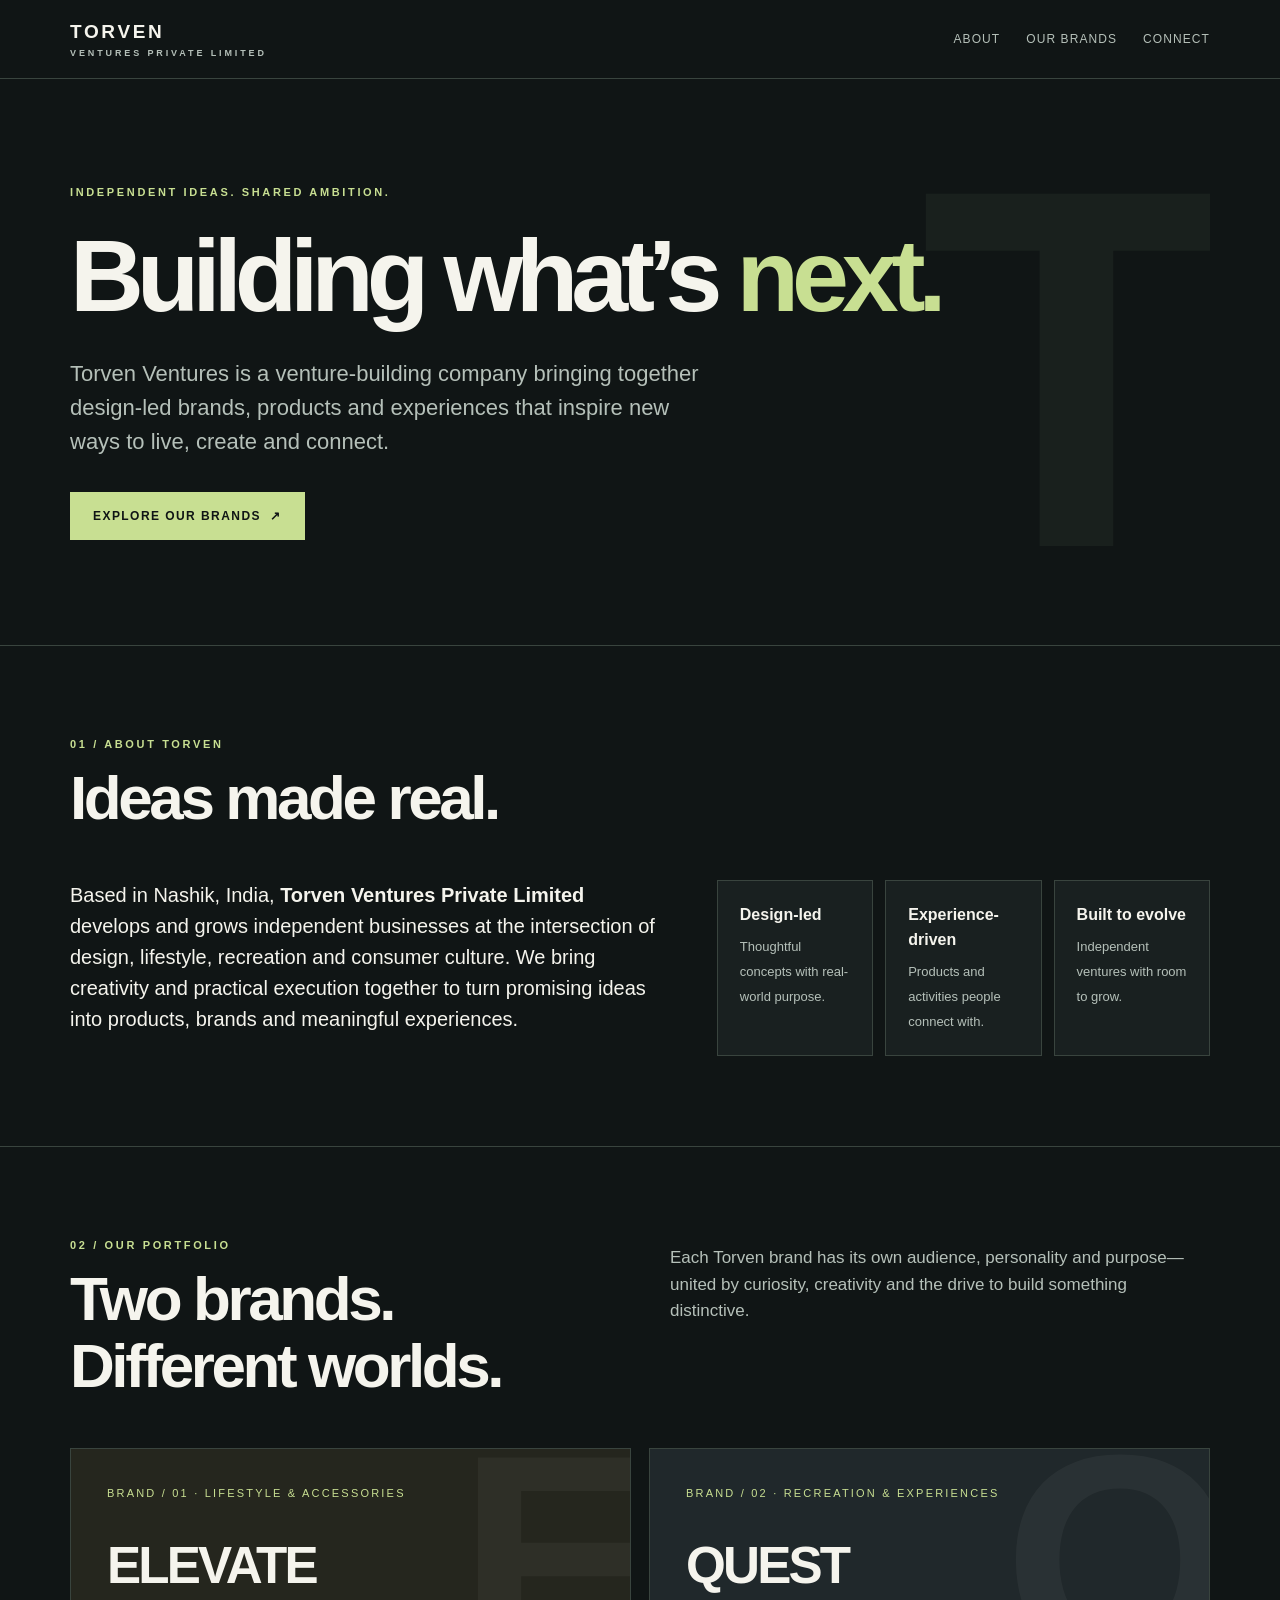
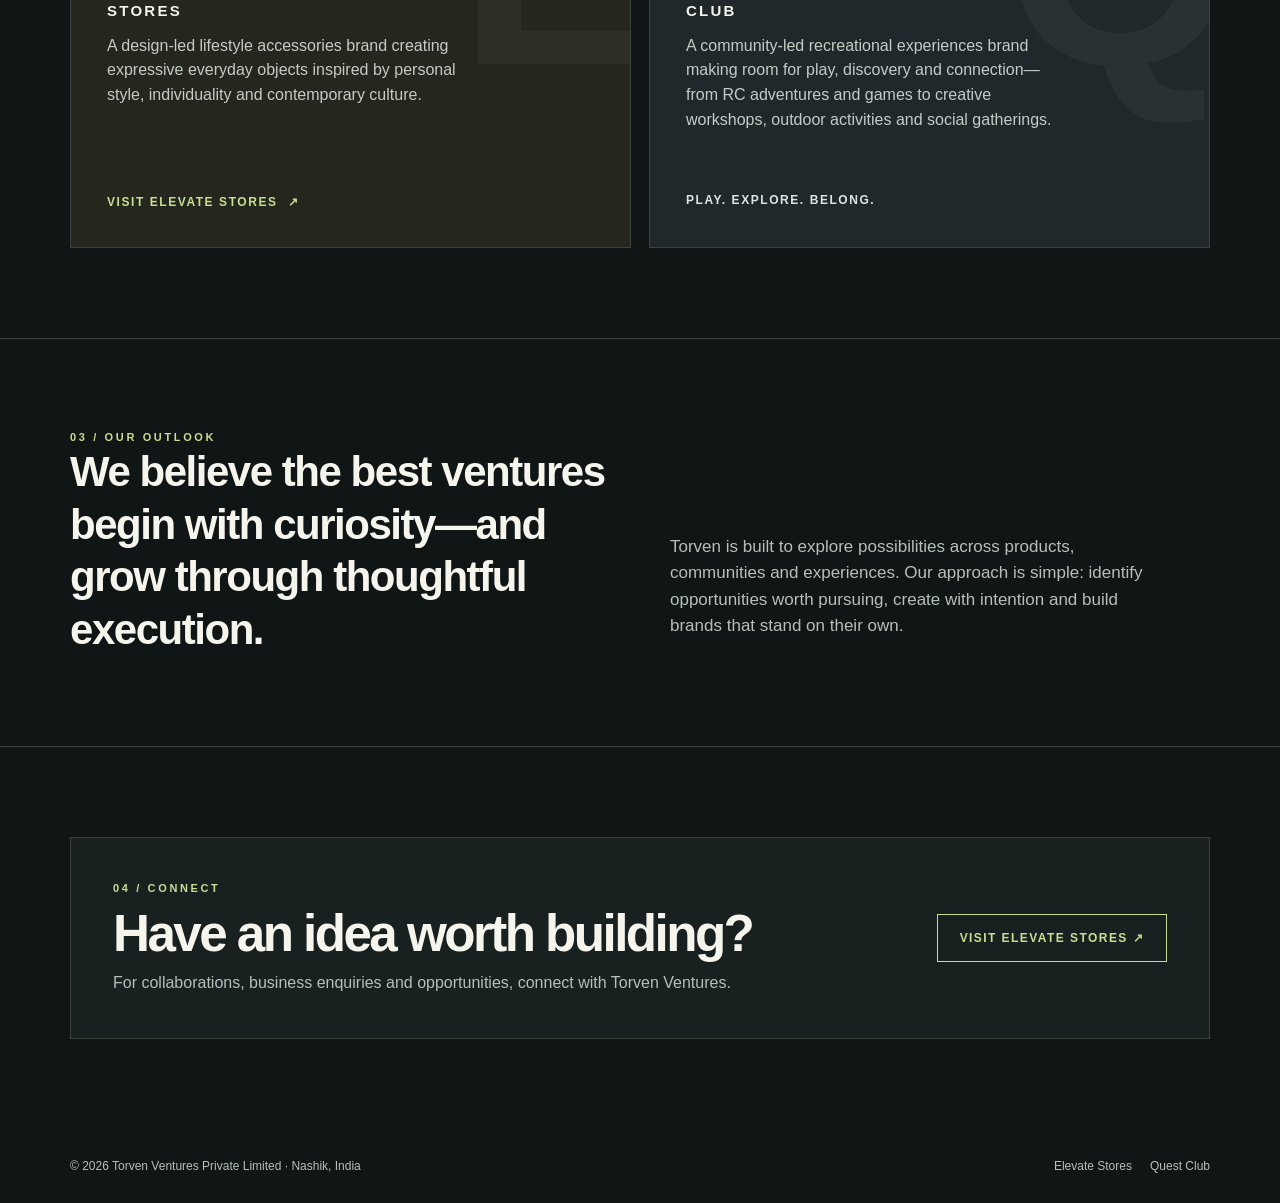
==== index.html @ aa16cdb4 "Initial Torven Ventures site" ====
<!DOCTYPE html>
<html lang="en">
<head>
<meta charset="utf-8"/>
<meta name="viewport" content="width=device-width, initial-scale=1"/>
<meta name="theme-color" content="#101515"/>
<meta name="description" content="Torven Ventures Private Limited is an India-based venture-building company developing design-led consumer brands and recreational experiences. Explore Elevate Stores and Quest Club."/>
<link rel="icon" href="data:image/svg+xml,%3Csvg xmlns='http://www.w3.org/2000/svg' viewBox='0 0 64 64'%3E%3Crect width='64' height='64' rx='12' fill='%23101515'/%3E%3Ctext x='32' y='47' font-size='42' font-weight='900' text-anchor='middle' fill='%23c8df92' font-family='Arial,sans-serif'%3ET%3C/text%3E%3C/svg%3E"/>
<meta property="og:type" content="website"/>
<meta property="og:title" content="Torven Ventures | Building Brands &amp; Experiences"/>
<meta property="og:description" content="Design-led consumer brands and recreational experiences from Nashik, India. Elevate Stores and Quest Club."/>
<meta name="twitter:card" content="summary"/>
<title>Torven Ventures | Building Brands & Experiences</title>
<style>
:root{--bg:#101515;--panel:#192020;--cream:#f5f4ed;--muted:#b5c0b9;--accent:#c8df92;--stroke:#39443e}*{box-sizing:border-box}html{scroll-behavior:smooth}body{margin:0;background:var(--bg);color:var(--cream);font-family:Inter,ui-sans-serif,-apple-system,BlinkMacSystemFont,"Segoe UI",sans-serif;line-height:1.55}a{color:inherit;text-decoration:none}a:focus-visible{outline:2px solid var(--accent);outline-offset:5px}header{border-bottom:1px solid var(--stroke)}.wrap{width:min(1140px,calc(100% - 44px));margin:auto}nav{min-height:78px;display:flex;align-items:center;justify-content:space-between;gap:20px}.brand{font-weight:850;letter-spacing:.14em;font-size:19px}.brand small{display:block;font-size:9px;letter-spacing:.32em;font-weight:600;color:var(--muted)}.navlinks{display:flex;gap:26px;font-size:12px;letter-spacing:.09em;text-transform:uppercase;color:var(--muted)}.navlinks a:hover{color:var(--cream)}.hero{padding:105px 0 105px;position:relative;overflow:hidden}.hero:after{content:"T";position:absolute;right:-2%;top:6%;font-size:clamp(250px,40vw,580px);font-weight:900;line-height:1;color:#19201d;z-index:-1}.eyebrow{text-transform:uppercase;color:var(--accent);font-size:11px;letter-spacing:.24em;font-weight:700}.hero h1{font-size:clamp(49px,8vw,108px);line-height:1.02;letter-spacing:-.07em;max-width:970px;margin:23px 0 28px;font-weight:800}.hero h1 span{color:var(--accent)}.lead{font-size:clamp(17px,2vw,22px);color:var(--muted);max-width:650px;margin:0 0 33px}.btn{display:inline-flex;align-items:center;justify-content:center;border:1px solid var(--accent);background:var(--accent);color:#101515;padding:14px 22px;text-transform:uppercase;letter-spacing:.12em;font-size:12px;font-weight:800;transition:transform .2s}.btn:hover{transform:translateY(-2px)}.btn.outline{background:transparent;color:var(--accent)}section{padding:90px 0;border-top:1px solid var(--stroke)}.sectionhead{display:flex;justify-content:space-between;align-items:start;gap:20px;margin-bottom:36px}.sectionhead h2{font-size:clamp(35px,5.5vw,62px);letter-spacing:-.055em;line-height:1.08;margin:12px 0}.sectionhead p{max-width:540px;color:var(--muted);font-size:17px;margin:8px 0}.about-grid{display:grid;grid-template-columns:1.2fr 1fr;gap:55px;align-items:start}.about-grid p{font-size:20px;max-width:640px;margin:0}.principles{display:grid;grid-template-columns:repeat(3,1fr);gap:12px}.principle{background:var(--panel);border:1px solid var(--stroke);padding:22px}.principle strong{font-size:16px;display:block;margin-bottom:6px}.principle span{font-size:13px;color:var(--muted)}.cards{display:grid;grid-template-columns:repeat(2,minmax(0,1fr));gap:18px}.brandcard{min-height:400px;border:1px solid var(--stroke);padding:36px;display:flex;flex-direction:column;justify-content:space-between;position:relative;overflow:hidden}.brandcard.elevate{background:#25261e}.brandcard.quest{background:#20282b}.brandcard:after{position:absolute;right:-5%;top:-10%;font-weight:900;font-size:300px;opacity:.045;line-height:1}.brandcard.elevate:after{content:"E"}.brandcard.quest:after{content:"Q"}.number{color:var(--accent);font-size:11px;letter-spacing:.2em}.brandname{font-size:clamp(39px,4vw,60px);letter-spacing:-.055em;line-height:1;margin:38px 0 10px}.brandname small{display:block;font-size:15px;letter-spacing:.15em;margin-top:11px}.brandcard p{max-width:380px;color:#c4ccc5;font-size:16px}.textlink{font-size:12px;font-weight:750;letter-spacing:.13em;text-transform:uppercase;color:var(--accent);display:inline-flex;gap:10px;align-items:center}.textlink:hover{text-decoration:underline}.vision{display:grid;grid-template-columns:1fr 1fr;gap:60px;align-items:end}.vision blockquote{font-size:clamp(25px,3.3vw,42px);line-height:1.25;letter-spacing:-.035em;margin:0;font-weight:650}.vision p{color:var(--muted);font-size:17px;max-width:475px}.contactbox{padding:42px;border:1px solid var(--stroke);background:var(--panel);display:flex;justify-content:space-between;gap:30px;align-items:center}.contactbox h2{font-size:clamp(30px,4vw,52px);letter-spacing:-.05em;line-height:1.12;margin:8px 0}.contactbox p{color:var(--muted);margin:0}footer{padding:28px 0;color:var(--muted);font-size:12px}.footflex{display:flex;justify-content:space-between;gap:20px;flex-wrap:wrap}.footerbrands{display:flex;gap:18px;flex-wrap:wrap}@media(max-width:750px){.navlinks{gap:13px;font-size:10px}.hero{padding:78px 0}.hero h1{letter-spacing:-.055em}.sectionhead,.about-grid,.vision{display:block}.principles{margin-top:30px}.cards{grid-template-columns:1fr}.brandcard{min-height:350px;padding:28px}.contactbox{display:block;padding:28px}.contactbox .btn{margin-top:26px}section{padding:66px 0}.principles{grid-template-columns:1fr}.vision p{margin-top:22px}}@media(max-width:420px){.brand{font-size:15px}.brand small{font-size:8px}.navlinks a:first-child{display:none}.wrap{width:calc(100% - 34px)}}
</style>
</head>
<body>
<header><div class="wrap"><nav aria-label="Main navigation"><a href="#top" class="brand">TORVEN <small>VENTURES PRIVATE LIMITED</small></a><div class="navlinks"><a href="#about">About</a><a href="#brands">Our Brands</a><a href="#connect">Connect</a></div></nav></div></header>
<main id="top">
<div class="wrap hero"><div class="eyebrow">Independent ideas. Shared ambition.</div><h1>Building what’s <span>next.</span></h1><p class="lead">Torven Ventures is a venture-building company bringing together design-led brands, products and experiences that inspire new ways to live, create and connect.</p><a class="btn" href="#brands">Explore our brands &nbsp;↗</a></div>
<section id="about"><div class="wrap"><div class="sectionhead"><div><div class="eyebrow">01 / About Torven</div><h2>Ideas made real.</h2></div></div><div class="about-grid"><p>Based in Nashik, India, <strong>Torven Ventures Private Limited</strong> develops and grows independent businesses at the intersection of design, lifestyle, recreation and consumer culture. We bring creativity and practical execution together to turn promising ideas into products, brands and meaningful experiences.</p><div class="principles"><div class="principle"><strong>Design-led</strong><span>Thoughtful concepts with real-world purpose.</span></div><div class="principle"><strong>Experience-driven</strong><span>Products and activities people connect with.</span></div><div class="principle"><strong>Built to evolve</strong><span>Independent ventures with room to grow.</span></div></div></div></div></section>
<section id="brands"><div class="wrap"><div class="sectionhead"><div><div class="eyebrow">02 / Our Portfolio</div><h2>Two brands.<br>Different worlds.</h2></div><p>Each Torven brand has its own audience, personality and purpose—united by curiosity, creativity and the drive to build something distinctive.</p></div><div class="cards"><article class="brandcard elevate"><div><div class="number">BRAND / 01 · LIFESTYLE & ACCESSORIES</div><h3 class="brandname">ELEVATE <small>STORES</small></h3><p>A design-led lifestyle accessories brand creating expressive everyday objects inspired by personal style, individuality and contemporary culture.</p></div><a class="textlink" href="https://elevatestores.in/" target="_blank" rel="noopener noreferrer">Visit Elevate Stores <span aria-hidden="true">↗</span></a></article><article class="brandcard quest"><div><div class="number">BRAND / 02 · RECREATION & EXPERIENCES</div><h3 class="brandname">QUEST <small>CLUB</small></h3><p>A community-led recreational experiences brand making room for play, discovery and connection—from RC adventures and games to creative workshops, outdoor activities and social gatherings.</p></div><div><div class="textlink" style="color:#dce6dc">Play. Explore. Belong.</div></div></article></div></div></section>
<section><div class="wrap vision"><div><div class="eyebrow">03 / Our Outlook</div><blockquote>We believe the best ventures begin with curiosity—and grow through thoughtful execution.</blockquote></div><p>Torven is built to explore possibilities across products, communities and experiences. Our approach is simple: identify opportunities worth pursuing, create with intention and build brands that stand on their own.</p></div></section>
<section id="connect"><div class="wrap"><div class="contactbox"><div><div class="eyebrow">04 / Connect</div><h2>Have an idea worth building?</h2><p>For collaborations, business enquiries and opportunities, connect with Torven Ventures.</p></div><a class="btn outline" href="https://elevatestores.in/" target="_blank" rel="noopener noreferrer">Visit Elevate Stores ↗</a></div></div></section>
</main>
<footer><div class="wrap footflex"><span>© <span id="year">2026</span> Torven Ventures Private Limited · Nashik, India</span><div class="footerbrands"><span>Elevate Stores</span><span>Quest Club</span></div></div></footer>
<script>document.getElementById('year').textContent=new Date().getFullYear();</script>
</body></html>
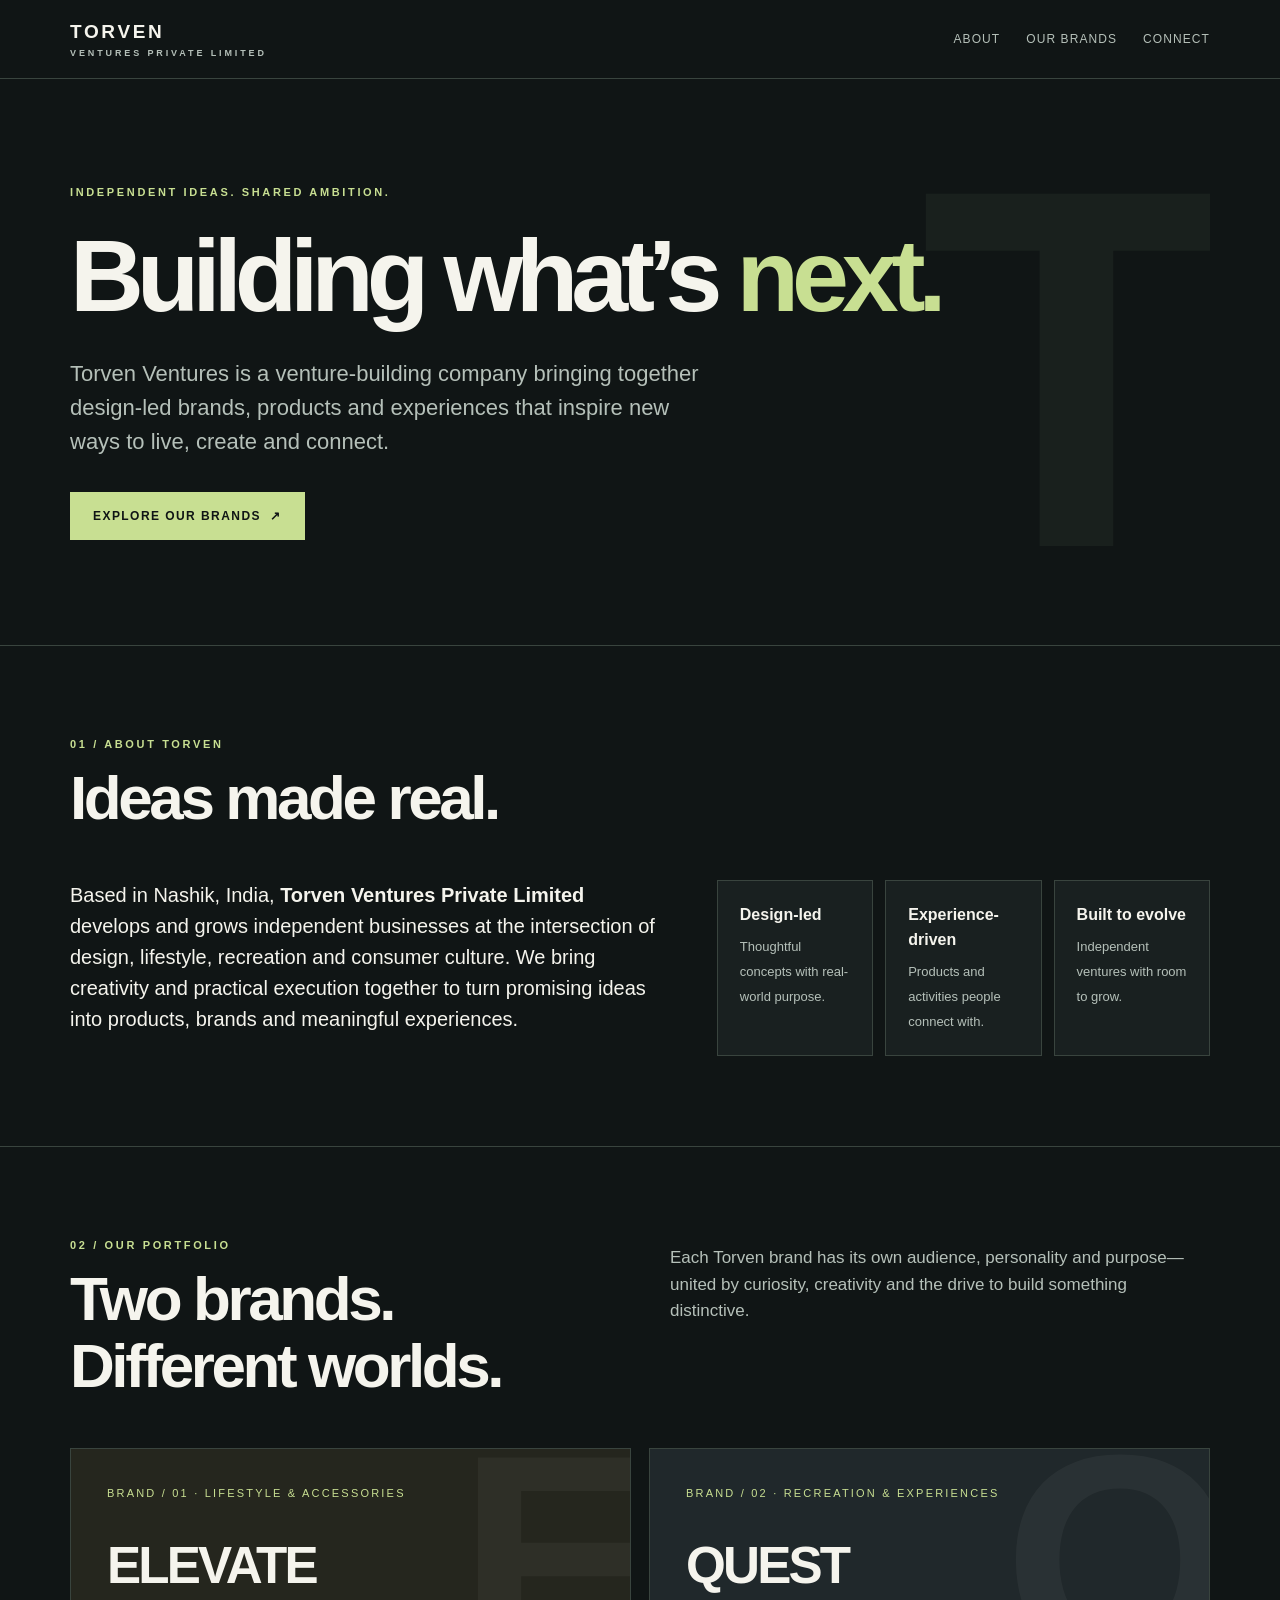
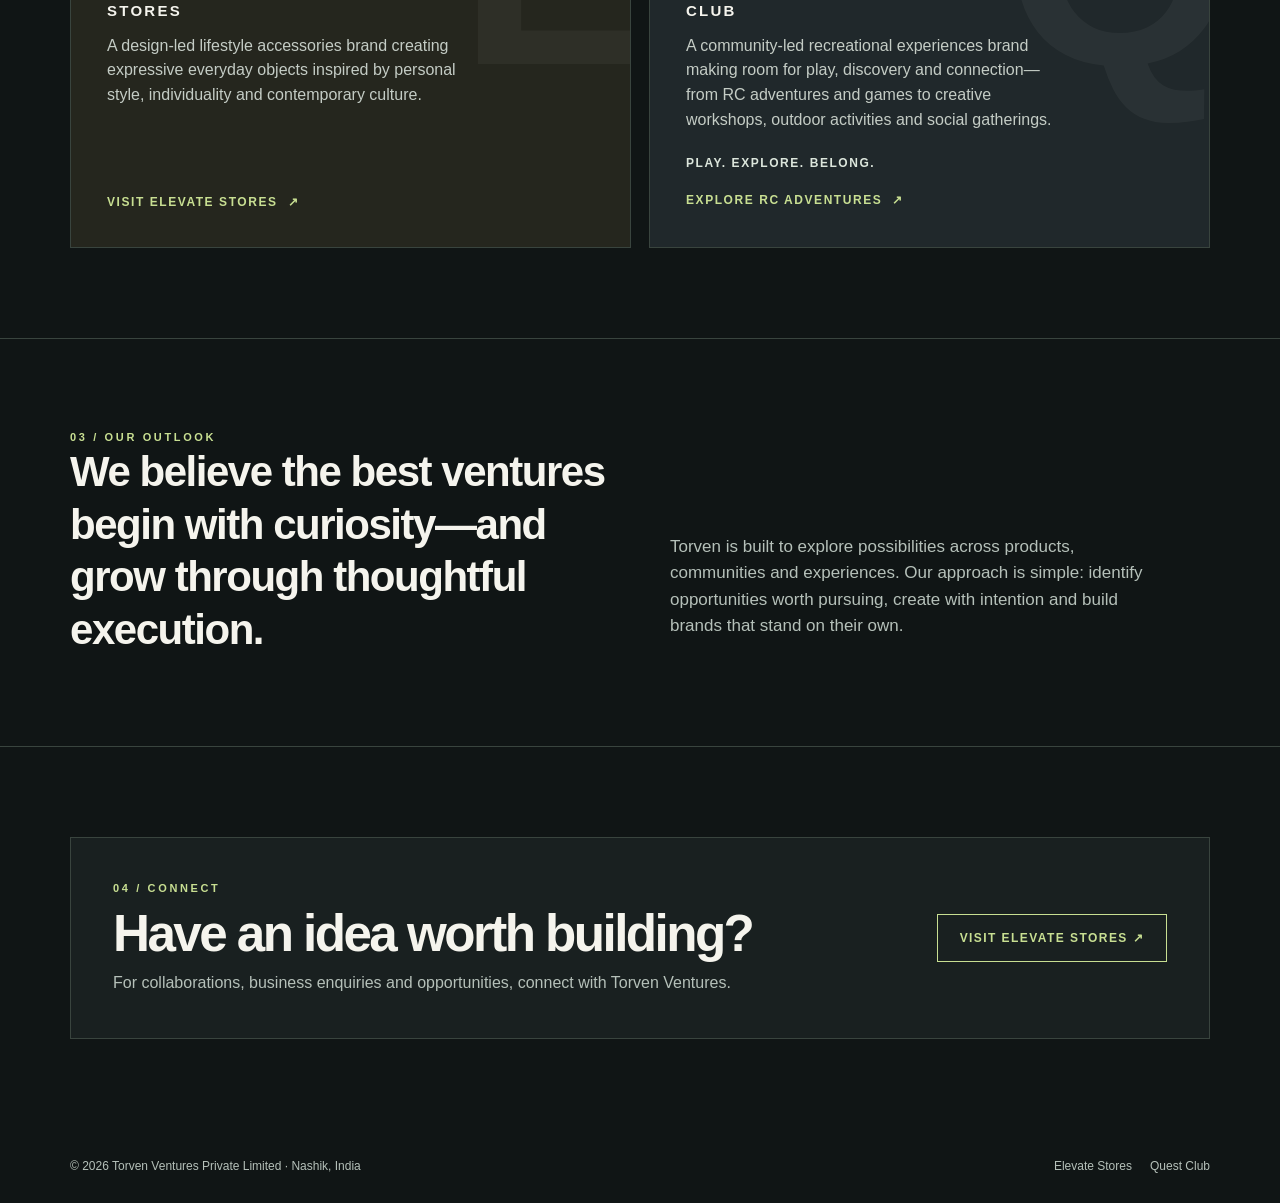
==== commit c1e9bf6a: "Add Quest photos" ====
--- a/index.html
+++ b/index.html
@@ -13,17 +13,17 @@
 <title>Torven Ventures | Building Brands & Experiences</title>
 <style>
 :root{--bg:#101515;--panel:#192020;--cream:#f5f4ed;--muted:#b5c0b9;--accent:#c8df92;--stroke:#39443e}*{box-sizing:border-box}html{scroll-behavior:smooth}body{margin:0;background:var(--bg);color:var(--cream);font-family:Inter,ui-sans-serif,-apple-system,BlinkMacSystemFont,"Segoe UI",sans-serif;line-height:1.55}a{color:inherit;text-decoration:none}a:focus-visible{outline:2px solid var(--accent);outline-offset:5px}header{border-bottom:1px solid var(--stroke)}.wrap{width:min(1140px,calc(100% - 44px));margin:auto}nav{min-height:78px;display:flex;align-items:center;justify-content:space-between;gap:20px}.brand{font-weight:850;letter-spacing:.14em;font-size:19px}.brand small{display:block;font-size:9px;letter-spacing:.32em;font-weight:600;color:var(--muted)}.navlinks{display:flex;gap:26px;font-size:12px;letter-spacing:.09em;text-transform:uppercase;color:var(--muted)}.navlinks a:hover{color:var(--cream)}.hero{padding:105px 0 105px;position:relative;overflow:hidden}.hero:after{content:"T";position:absolute;right:-2%;top:6%;font-size:clamp(250px,40vw,580px);font-weight:900;line-height:1;color:#19201d;z-index:-1}.eyebrow{text-transform:uppercase;color:var(--accent);font-size:11px;letter-spacing:.24em;font-weight:700}.hero h1{font-size:clamp(49px,8vw,108px);line-height:1.02;letter-spacing:-.07em;max-width:970px;margin:23px 0 28px;font-weight:800}.hero h1 span{color:var(--accent)}.lead{font-size:clamp(17px,2vw,22px);color:var(--muted);max-width:650px;margin:0 0 33px}.btn{display:inline-flex;align-items:center;justify-content:center;border:1px solid var(--accent);background:var(--accent);color:#101515;padding:14px 22px;text-transform:uppercase;letter-spacing:.12em;font-size:12px;font-weight:800;transition:transform .2s}.btn:hover{transform:translateY(-2px)}.btn.outline{background:transparent;color:var(--accent)}section{padding:90px 0;border-top:1px solid var(--stroke)}.sectionhead{display:flex;justify-content:space-between;align-items:start;gap:20px;margin-bottom:36px}.sectionhead h2{font-size:clamp(35px,5.5vw,62px);letter-spacing:-.055em;line-height:1.08;margin:12px 0}.sectionhead p{max-width:540px;color:var(--muted);font-size:17px;margin:8px 0}.about-grid{display:grid;grid-template-columns:1.2fr 1fr;gap:55px;align-items:start}.about-grid p{font-size:20px;max-width:640px;margin:0}.principles{display:grid;grid-template-columns:repeat(3,1fr);gap:12px}.principle{background:var(--panel);border:1px solid var(--stroke);padding:22px}.principle strong{font-size:16px;display:block;margin-bottom:6px}.principle span{font-size:13px;color:var(--muted)}.cards{display:grid;grid-template-columns:repeat(2,minmax(0,1fr));gap:18px}.brandcard{min-height:400px;border:1px solid var(--stroke);padding:36px;display:flex;flex-direction:column;justify-content:space-between;position:relative;overflow:hidden}.brandcard.elevate{background:#25261e}.brandcard.quest{background:#20282b}.brandcard:after{position:absolute;right:-5%;top:-10%;font-weight:900;font-size:300px;opacity:.045;line-height:1}.brandcard.elevate:after{content:"E"}.brandcard.quest:after{content:"Q"}.number{color:var(--accent);font-size:11px;letter-spacing:.2em}.brandname{font-size:clamp(39px,4vw,60px);letter-spacing:-.055em;line-height:1;margin:38px 0 10px}.brandname small{display:block;font-size:15px;letter-spacing:.15em;margin-top:11px}.brandcard p{max-width:380px;color:#c4ccc5;font-size:16px}.textlink{font-size:12px;font-weight:750;letter-spacing:.13em;text-transform:uppercase;color:var(--accent);display:inline-flex;gap:10px;align-items:center}.textlink:hover{text-decoration:underline}.vision{display:grid;grid-template-columns:1fr 1fr;gap:60px;align-items:end}.vision blockquote{font-size:clamp(25px,3.3vw,42px);line-height:1.25;letter-spacing:-.035em;margin:0;font-weight:650}.vision p{color:var(--muted);font-size:17px;max-width:475px}.contactbox{padding:42px;border:1px solid var(--stroke);background:var(--panel);display:flex;justify-content:space-between;gap:30px;align-items:center}.contactbox h2{font-size:clamp(30px,4vw,52px);letter-spacing:-.05em;line-height:1.12;margin:8px 0}.contactbox p{color:var(--muted);margin:0}footer{padding:28px 0;color:var(--muted);font-size:12px}.footflex{display:flex;justify-content:space-between;gap:20px;flex-wrap:wrap}.footerbrands{display:flex;gap:18px;flex-wrap:wrap}@media(max-width:750px){.navlinks{gap:13px;font-size:10px}.hero{padding:78px 0}.hero h1{letter-spacing:-.055em}.sectionhead,.about-grid,.vision{display:block}.principles{margin-top:30px}.cards{grid-template-columns:1fr}.brandcard{min-height:350px;padding:28px}.contactbox{display:block;padding:28px}.contactbox .btn{margin-top:26px}section{padding:66px 0}.principles{grid-template-columns:1fr}.vision p{margin-top:22px}}@media(max-width:420px){.brand{font-size:15px}.brand small{font-size:8px}.navlinks a:first-child{display:none}.wrap{width:calc(100% - 34px)}}
-</style>
+.tagline{font-size:12px;font-weight:750;letter-spacing:.13em;text-transform:uppercase;color:#dce6dc;margin-bottom:14px}.brandcard.quest{transition:border-color .2s,transform .2s}.brandcard.quest:hover{border-color:var(--accent);transform:translateY(-3px)}.brandcard.quest .textlink::before{content:"";position:absolute;inset:0;z-index:1}</style>
 </head>
 <body>
 <header><div class="wrap"><nav aria-label="Main navigation"><a href="#top" class="brand">TORVEN <small>VENTURES PRIVATE LIMITED</small></a><div class="navlinks"><a href="#about">About</a><a href="#brands">Our Brands</a><a href="#connect">Connect</a></div></nav></div></header>
 <main id="top">
 <div class="wrap hero"><div class="eyebrow">Independent ideas. Shared ambition.</div><h1>Building what’s <span>next.</span></h1><p class="lead">Torven Ventures is a venture-building company bringing together design-led brands, products and experiences that inspire new ways to live, create and connect.</p><a class="btn" href="#brands">Explore our brands &nbsp;↗</a></div>
 <section id="about"><div class="wrap"><div class="sectionhead"><div><div class="eyebrow">01 / About Torven</div><h2>Ideas made real.</h2></div></div><div class="about-grid"><p>Based in Nashik, India, <strong>Torven Ventures Private Limited</strong> develops and grows independent businesses at the intersection of design, lifestyle, recreation and consumer culture. We bring creativity and practical execution together to turn promising ideas into products, brands and meaningful experiences.</p><div class="principles"><div class="principle"><strong>Design-led</strong><span>Thoughtful concepts with real-world purpose.</span></div><div class="principle"><strong>Experience-driven</strong><span>Products and activities people connect with.</span></div><div class="principle"><strong>Built to evolve</strong><span>Independent ventures with room to grow.</span></div></div></div></div></section>
-<section id="brands"><div class="wrap"><div class="sectionhead"><div><div class="eyebrow">02 / Our Portfolio</div><h2>Two brands.<br>Different worlds.</h2></div><p>Each Torven brand has its own audience, personality and purpose—united by curiosity, creativity and the drive to build something distinctive.</p></div><div class="cards"><article class="brandcard elevate"><div><div class="number">BRAND / 01 · LIFESTYLE & ACCESSORIES</div><h3 class="brandname">ELEVATE <small>STORES</small></h3><p>A design-led lifestyle accessories brand creating expressive everyday objects inspired by personal style, individuality and contemporary culture.</p></div><a class="textlink" href="https://elevatestores.in/" target="_blank" rel="noopener noreferrer">Visit Elevate Stores <span aria-hidden="true">↗</span></a></article><article class="brandcard quest"><div><div class="number">BRAND / 02 · RECREATION & EXPERIENCES</div><h3 class="brandname">QUEST <small>CLUB</small></h3><p>A community-led recreational experiences brand making room for play, discovery and connection—from RC adventures and games to creative workshops, outdoor activities and social gatherings.</p></div><div><div class="textlink" style="color:#dce6dc">Play. Explore. Belong.</div></div></article></div></div></section>
+<section id="brands"><div class="wrap"><div class="sectionhead"><div><div class="eyebrow">02 / Our Portfolio</div><h2>Two brands.<br>Different worlds.</h2></div><p>Each Torven brand has its own audience, personality and purpose—united by curiosity, creativity and the drive to build something distinctive.</p></div><div class="cards"><article class="brandcard elevate"><div><div class="number">BRAND / 01 · LIFESTYLE & ACCESSORIES</div><h3 class="brandname">ELEVATE <small>STORES</small></h3><p>A design-led lifestyle accessories brand creating expressive everyday objects inspired by personal style, individuality and contemporary culture.</p></div><a class="textlink" href="https://elevatestores.in/" target="_blank" rel="noopener noreferrer">Visit Elevate Stores <span aria-hidden="true">↗</span></a></article><article class="brandcard quest"><div><div class="number">BRAND / 02 · RECREATION & EXPERIENCES</div><h3 class="brandname">QUEST <small>CLUB</small></h3><p>A community-led recreational experiences brand making room for play, discovery and connection—from RC adventures and games to creative workshops, outdoor activities and social gatherings.</p></div><div><div class="tagline">Play. Explore. Belong.</div><a class="textlink" href="quest.html">Explore RC Adventures <span aria-hidden="true">↗</span></a></div></article></div></div></section>
 <section><div class="wrap vision"><div><div class="eyebrow">03 / Our Outlook</div><blockquote>We believe the best ventures begin with curiosity—and grow through thoughtful execution.</blockquote></div><p>Torven is built to explore possibilities across products, communities and experiences. Our approach is simple: identify opportunities worth pursuing, create with intention and build brands that stand on their own.</p></div></section>
 <section id="connect"><div class="wrap"><div class="contactbox"><div><div class="eyebrow">04 / Connect</div><h2>Have an idea worth building?</h2><p>For collaborations, business enquiries and opportunities, connect with Torven Ventures.</p></div><a class="btn outline" href="https://elevatestores.in/" target="_blank" rel="noopener noreferrer">Visit Elevate Stores ↗</a></div></div></section>
 </main>
-<footer><div class="wrap footflex"><span>© <span id="year">2026</span> Torven Ventures Private Limited · Nashik, India</span><div class="footerbrands"><span>Elevate Stores</span><span>Quest Club</span></div></div></footer>
+<footer><div class="wrap footflex"><span>© <span id="year">2026</span> Torven Ventures Private Limited · Nashik, India</span><div class="footerbrands"><span>Elevate Stores</span><a href="quest.html">Quest Club</a></div></div></footer>
 <script>document.getElementById('year').textContent=new Date().getFullYear();</script>
 </body></html>
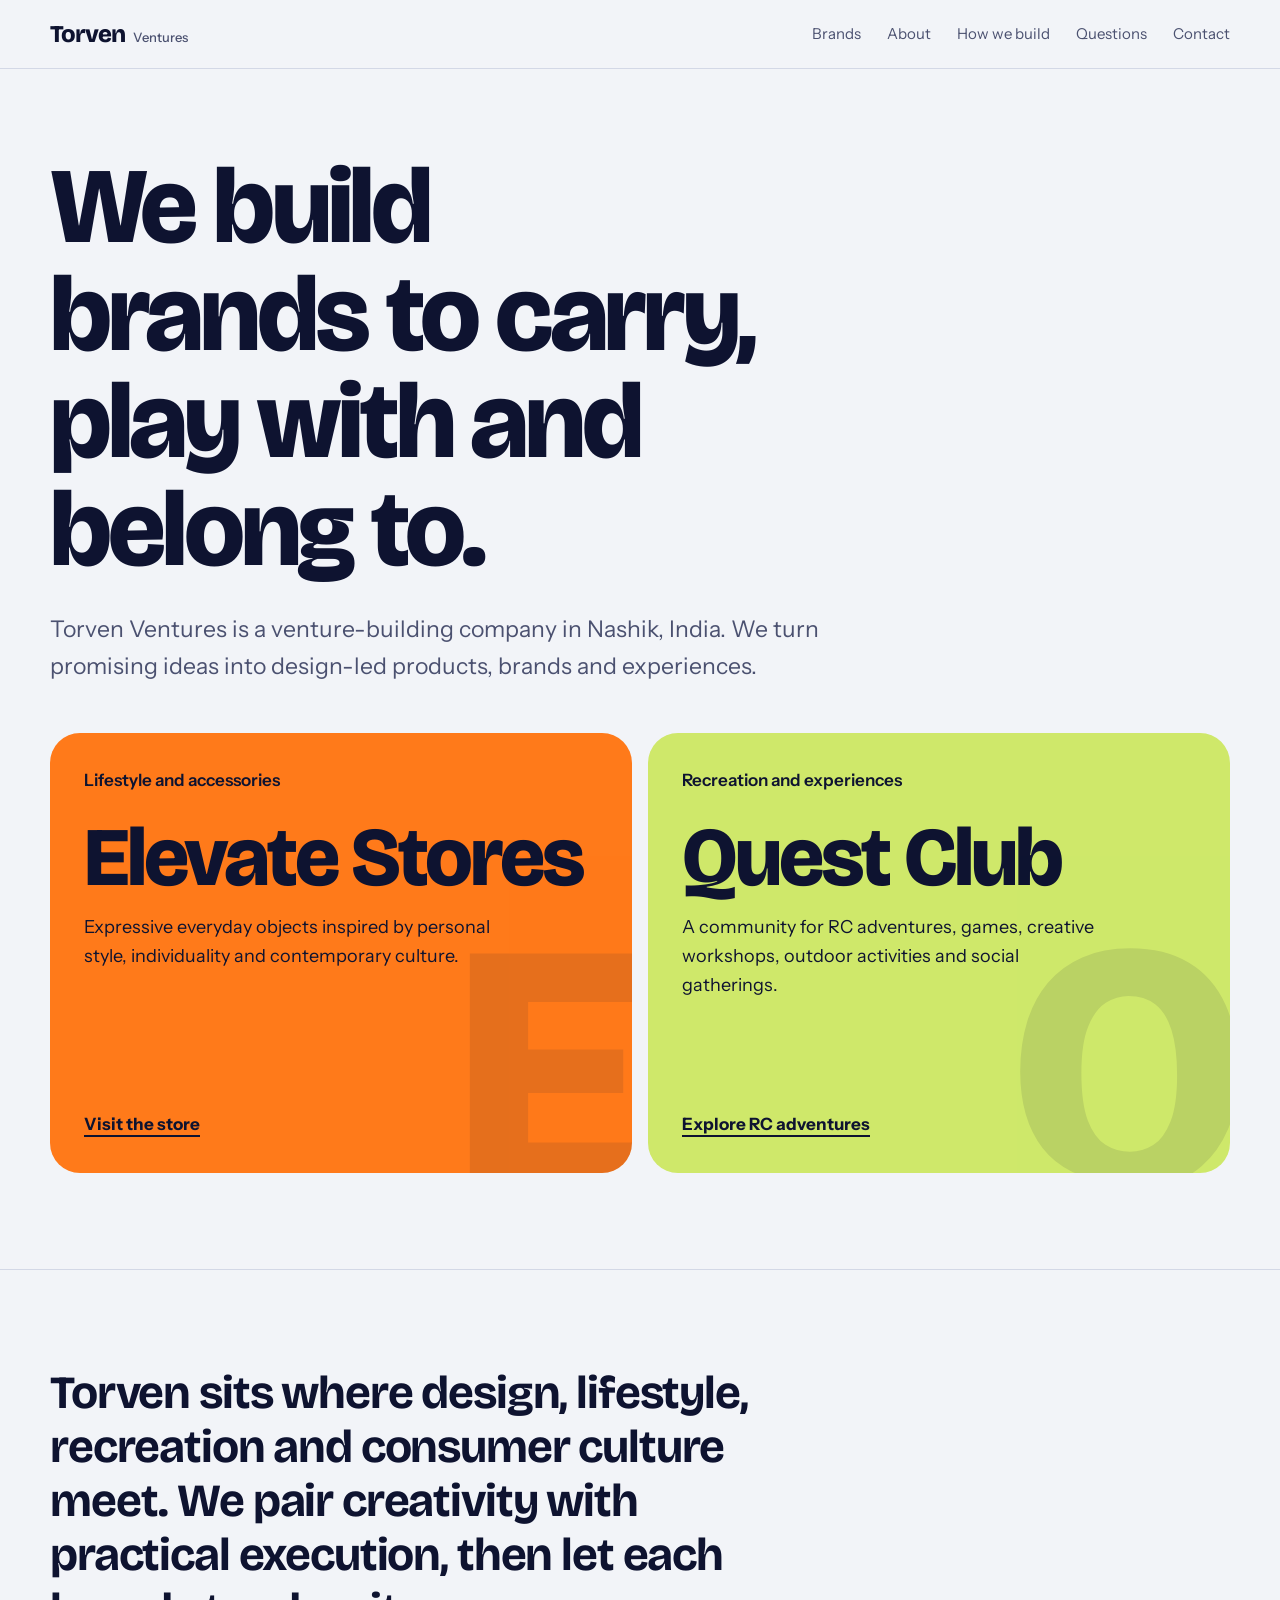
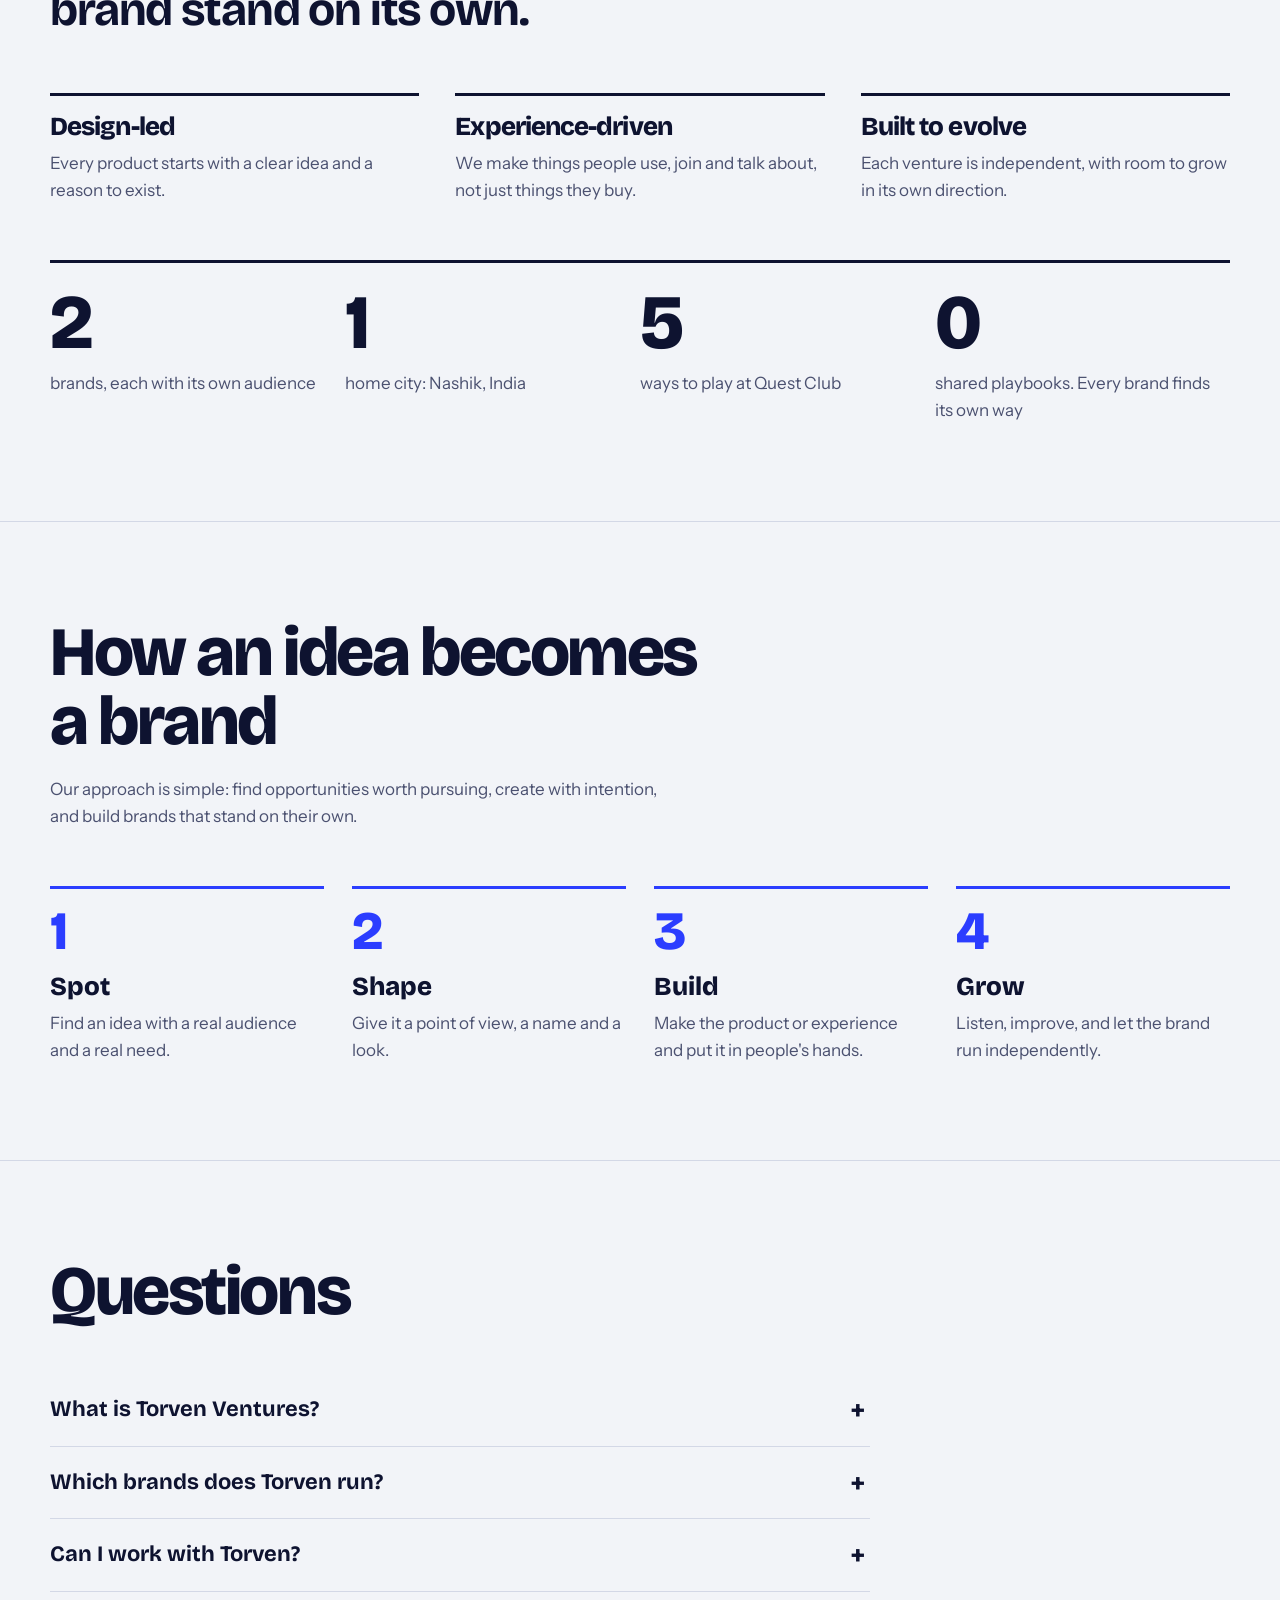
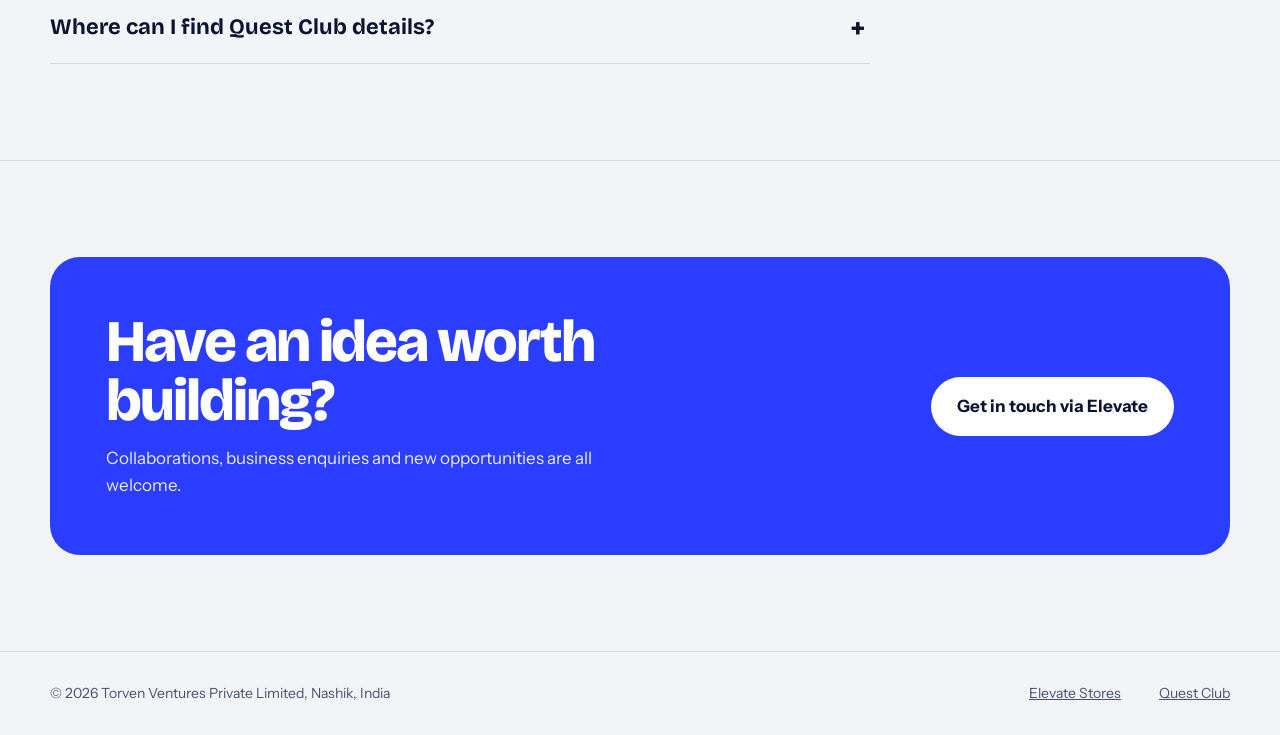
==== commit 65e26820: "New theme and content" ====
--- a/index.html
+++ b/index.html
@@ -1,29 +1,31 @@
 <!DOCTYPE html>
-<html lang="en">
-<head>
-<meta charset="utf-8"/>
-<meta name="viewport" content="width=device-width, initial-scale=1"/>
-<meta name="theme-color" content="#101515"/>
-<meta name="description" content="Torven Ventures Private Limited is an India-based venture-building company developing design-led consumer brands and recreational experiences. Explore Elevate Stores and Quest Club."/>
-<link rel="icon" href="data:image/svg+xml,%3Csvg xmlns='http://www.w3.org/2000/svg' viewBox='0 0 64 64'%3E%3Crect width='64' height='64' rx='12' fill='%23101515'/%3E%3Ctext x='32' y='47' font-size='42' font-weight='900' text-anchor='middle' fill='%23c8df92' font-family='Arial,sans-serif'%3ET%3C/text%3E%3C/svg%3E"/>
-<meta property="og:type" content="website"/>
-<meta property="og:title" content="Torven Ventures | Building Brands &amp; Experiences"/>
-<meta property="og:description" content="Design-led consumer brands and recreational experiences from Nashik, India. Elevate Stores and Quest Club."/>
-<meta name="twitter:card" content="summary"/>
-<title>Torven Ventures | Building Brands & Experiences</title>
-<style>
-:root{--bg:#101515;--panel:#192020;--cream:#f5f4ed;--muted:#b5c0b9;--accent:#c8df92;--stroke:#39443e}*{box-sizing:border-box}html{scroll-behavior:smooth}body{margin:0;background:var(--bg);color:var(--cream);font-family:Inter,ui-sans-serif,-apple-system,BlinkMacSystemFont,"Segoe UI",sans-serif;line-height:1.55}a{color:inherit;text-decoration:none}a:focus-visible{outline:2px solid var(--accent);outline-offset:5px}header{border-bottom:1px solid var(--stroke)}.wrap{width:min(1140px,calc(100% - 44px));margin:auto}nav{min-height:78px;display:flex;align-items:center;justify-content:space-between;gap:20px}.brand{font-weight:850;letter-spacing:.14em;font-size:19px}.brand small{display:block;font-size:9px;letter-spacing:.32em;font-weight:600;color:var(--muted)}.navlinks{display:flex;gap:26px;font-size:12px;letter-spacing:.09em;text-transform:uppercase;color:var(--muted)}.navlinks a:hover{color:var(--cream)}.hero{padding:105px 0 105px;position:relative;overflow:hidden}.hero:after{content:"T";position:absolute;right:-2%;top:6%;font-size:clamp(250px,40vw,580px);font-weight:900;line-height:1;color:#19201d;z-index:-1}.eyebrow{text-transform:uppercase;color:var(--accent);font-size:11px;letter-spacing:.24em;font-weight:700}.hero h1{font-size:clamp(49px,8vw,108px);line-height:1.02;letter-spacing:-.07em;max-width:970px;margin:23px 0 28px;font-weight:800}.hero h1 span{color:var(--accent)}.lead{font-size:clamp(17px,2vw,22px);color:var(--muted);max-width:650px;margin:0 0 33px}.btn{display:inline-flex;align-items:center;justify-content:center;border:1px solid var(--accent);background:var(--accent);color:#101515;padding:14px 22px;text-transform:uppercase;letter-spacing:.12em;font-size:12px;font-weight:800;transition:transform .2s}.btn:hover{transform:translateY(-2px)}.btn.outline{background:transparent;color:var(--accent)}section{padding:90px 0;border-top:1px solid var(--stroke)}.sectionhead{display:flex;justify-content:space-between;align-items:start;gap:20px;margin-bottom:36px}.sectionhead h2{font-size:clamp(35px,5.5vw,62px);letter-spacing:-.055em;line-height:1.08;margin:12px 0}.sectionhead p{max-width:540px;color:var(--muted);font-size:17px;margin:8px 0}.about-grid{display:grid;grid-template-columns:1.2fr 1fr;gap:55px;align-items:start}.about-grid p{font-size:20px;max-width:640px;margin:0}.principles{display:grid;grid-template-columns:repeat(3,1fr);gap:12px}.principle{background:var(--panel);border:1px solid var(--stroke);padding:22px}.principle strong{font-size:16px;display:block;margin-bottom:6px}.principle span{font-size:13px;color:var(--muted)}.cards{display:grid;grid-template-columns:repeat(2,minmax(0,1fr));gap:18px}.brandcard{min-height:400px;border:1px solid var(--stroke);padding:36px;display:flex;flex-direction:column;justify-content:space-between;position:relative;overflow:hidden}.brandcard.elevate{background:#25261e}.brandcard.quest{background:#20282b}.brandcard:after{position:absolute;right:-5%;top:-10%;font-weight:900;font-size:300px;opacity:.045;line-height:1}.brandcard.elevate:after{content:"E"}.brandcard.quest:after{content:"Q"}.number{color:var(--accent);font-size:11px;letter-spacing:.2em}.brandname{font-size:clamp(39px,4vw,60px);letter-spacing:-.055em;line-height:1;margin:38px 0 10px}.brandname small{display:block;font-size:15px;letter-spacing:.15em;margin-top:11px}.brandcard p{max-width:380px;color:#c4ccc5;font-size:16px}.textlink{font-size:12px;font-weight:750;letter-spacing:.13em;text-transform:uppercase;color:var(--accent);display:inline-flex;gap:10px;align-items:center}.textlink:hover{text-decoration:underline}.vision{display:grid;grid-template-columns:1fr 1fr;gap:60px;align-items:end}.vision blockquote{font-size:clamp(25px,3.3vw,42px);line-height:1.25;letter-spacing:-.035em;margin:0;font-weight:650}.vision p{color:var(--muted);font-size:17px;max-width:475px}.contactbox{padding:42px;border:1px solid var(--stroke);background:var(--panel);display:flex;justify-content:space-between;gap:30px;align-items:center}.contactbox h2{font-size:clamp(30px,4vw,52px);letter-spacing:-.05em;line-height:1.12;margin:8px 0}.contactbox p{color:var(--muted);margin:0}footer{padding:28px 0;color:var(--muted);font-size:12px}.footflex{display:flex;justify-content:space-between;gap:20px;flex-wrap:wrap}.footerbrands{display:flex;gap:18px;flex-wrap:wrap}@media(max-width:750px){.navlinks{gap:13px;font-size:10px}.hero{padding:78px 0}.hero h1{letter-spacing:-.055em}.sectionhead,.about-grid,.vision{display:block}.principles{margin-top:30px}.cards{grid-template-columns:1fr}.brandcard{min-height:350px;padding:28px}.contactbox{display:block;padding:28px}.contactbox .btn{margin-top:26px}section{padding:66px 0}.principles{grid-template-columns:1fr}.vision p{margin-top:22px}}@media(max-width:420px){.brand{font-size:15px}.brand small{font-size:8px}.navlinks a:first-child{display:none}.wrap{width:calc(100% - 34px)}}
-.tagline{font-size:12px;font-weight:750;letter-spacing:.13em;text-transform:uppercase;color:#dce6dc;margin-bottom:14px}.brandcard.quest{transition:border-color .2s,transform .2s}.brandcard.quest:hover{border-color:var(--accent);transform:translateY(-3px)}.brandcard.quest .textlink::before{content:"";position:absolute;inset:0;z-index:1}</style>
-</head>
+<html lang="en"><head><meta charset="utf-8"/><meta name="viewport" content="width=device-width, initial-scale=1"/><meta name="theme-color" content="#2b3dff"/>
+<meta name="description" content="Torven Ventures builds design-led consumer brands and recreational experiences in Nashik, India. Home of Elevate Stores and Quest Club."/>
+<link rel="icon" href="data:image/svg+xml,%3Csvg xmlns='http://www.w3.org/2000/svg' viewBox='0 0 64 64'%3E%3Crect width='64' height='64' rx='14' fill='%232b3dff'/%3E%3Ctext x='32' y='47' font-size='42' font-weight='900' text-anchor='middle' fill='%23fff' font-family='Arial,sans-serif'%3ET%3C/text%3E%3C/svg%3E"/>
+<meta property="og:type" content="website"/><meta property="og:title" content="Torven Ventures"/><meta property="og:description" content="Brands to carry, play with and belong to. Elevate Stores and Quest Club, built in Nashik."/>
+<link rel="preconnect" href="https://fonts.googleapis.com"/><link rel="preconnect" href="https://fonts.gstatic.com" crossorigin/>
+<link href="https://fonts.googleapis.com/css2?family=Bricolage+Grotesque:opsz,wght@12..96,700;12..96,800&family=Instrument+Sans:wght@400;500;600;700&display=swap" rel="stylesheet"/>
+<link rel="stylesheet" href="styles.css"/><title>Torven Ventures | Brands to carry, play with and belong to</title></head>
 <body>
-<header><div class="wrap"><nav aria-label="Main navigation"><a href="#top" class="brand">TORVEN <small>VENTURES PRIVATE LIMITED</small></a><div class="navlinks"><a href="#about">About</a><a href="#brands">Our Brands</a><a href="#connect">Connect</a></div></nav></div></header>
+<header><div class="w"><nav aria-label="Main"><a class="logo" href="#top">Torven<small>Ventures</small></a><ul><li><a href="#brands">Brands</a></li><li><a href="#about">About</a></li><li><a href="#build">How we build</a></li><li><a href="#faq">Questions</a></li><li><a href="#contact">Contact</a></li></ul></nav></div></header>
 <main id="top">
-<div class="wrap hero"><div class="eyebrow">Independent ideas. Shared ambition.</div><h1>Building what’s <span>next.</span></h1><p class="lead">Torven Ventures is a venture-building company bringing together design-led brands, products and experiences that inspire new ways to live, create and connect.</p><a class="btn" href="#brands">Explore our brands &nbsp;↗</a></div>
-<section id="about"><div class="wrap"><div class="sectionhead"><div><div class="eyebrow">01 / About Torven</div><h2>Ideas made real.</h2></div></div><div class="about-grid"><p>Based in Nashik, India, <strong>Torven Ventures Private Limited</strong> develops and grows independent businesses at the intersection of design, lifestyle, recreation and consumer culture. We bring creativity and practical execution together to turn promising ideas into products, brands and meaningful experiences.</p><div class="principles"><div class="principle"><strong>Design-led</strong><span>Thoughtful concepts with real-world purpose.</span></div><div class="principle"><strong>Experience-driven</strong><span>Products and activities people connect with.</span></div><div class="principle"><strong>Built to evolve</strong><span>Independent ventures with room to grow.</span></div></div></div></div></section>
-<section id="brands"><div class="wrap"><div class="sectionhead"><div><div class="eyebrow">02 / Our Portfolio</div><h2>Two brands.<br>Different worlds.</h2></div><p>Each Torven brand has its own audience, personality and purpose—united by curiosity, creativity and the drive to build something distinctive.</p></div><div class="cards"><article class="brandcard elevate"><div><div class="number">BRAND / 01 · LIFESTYLE & ACCESSORIES</div><h3 class="brandname">ELEVATE <small>STORES</small></h3><p>A design-led lifestyle accessories brand creating expressive everyday objects inspired by personal style, individuality and contemporary culture.</p></div><a class="textlink" href="https://elevatestores.in/" target="_blank" rel="noopener noreferrer">Visit Elevate Stores <span aria-hidden="true">↗</span></a></article><article class="brandcard quest"><div><div class="number">BRAND / 02 · RECREATION & EXPERIENCES</div><h3 class="brandname">QUEST <small>CLUB</small></h3><p>A community-led recreational experiences brand making room for play, discovery and connection—from RC adventures and games to creative workshops, outdoor activities and social gatherings.</p></div><div><div class="tagline">Play. Explore. Belong.</div><a class="textlink" href="quest.html">Explore RC Adventures <span aria-hidden="true">↗</span></a></div></article></div></div></section>
-<section><div class="wrap vision"><div><div class="eyebrow">03 / Our Outlook</div><blockquote>We believe the best ventures begin with curiosity—and grow through thoughtful execution.</blockquote></div><p>Torven is built to explore possibilities across products, communities and experiences. Our approach is simple: identify opportunities worth pursuing, create with intention and build brands that stand on their own.</p></div></section>
-<section id="connect"><div class="wrap"><div class="contactbox"><div><div class="eyebrow">04 / Connect</div><h2>Have an idea worth building?</h2><p>For collaborations, business enquiries and opportunities, connect with Torven Ventures.</p></div><a class="btn outline" href="https://elevatestores.in/" target="_blank" rel="noopener noreferrer">Visit Elevate Stores ↗</a></div></div></section>
+<div class="w hero"><h1>We build brands to carry, play with and belong to.</h1><p class="lead">Torven Ventures is a venture-building company in Nashik, India. We turn promising ideas into design-led products, brands and experiences.</p></div>
+<div class="w duo" id="brands">
+<a class="tile e" data-l="E" href="https://elevatestores.in/" target="_blank" rel="noopener noreferrer"><div><div class="tag">Lifestyle and accessories</div><h2>Elevate Stores</h2><p>Expressive everyday objects inspired by personal style, individuality and contemporary culture.</p></div><span class="go">Visit the store</span></a>
+<a class="tile q" data-l="Q" href="quest.html"><div><div class="tag">Recreation and experiences</div><h2>Quest Club</h2><p>A community for RC adventures, games, creative workshops, outdoor activities and social gatherings.</p></div><span class="go">Explore RC adventures</span></a>
+</div>
+<section class="sec" id="about"><div class="w"><p class="statement">Torven sits where design, lifestyle, recreation and consumer culture meet. We pair creativity with practical execution, then let each brand stand on its own.</p>
+<div class="cols"><div><h3>Design-led</h3><p>Every product starts with a clear idea and a reason to exist.</p></div><div><h3>Experience-driven</h3><p>We make things people use, join and talk about, not just things they buy.</p></div><div><h3>Built to evolve</h3><p>Each venture is independent, with room to grow in its own direction.</p></div></div>
+<dl class="facts"><div><dt>2</dt><dd>brands, each with its own audience</dd></div><div><dt>1</dt><dd>home city: Nashik, India</dd></div><div><dt>5</dt><dd>ways to play at Quest Club</dd></div><div><dt>0</dt><dd>shared playbooks. Every brand finds its own way</dd></div></dl></div></section>
+<section class="sec" id="build"><div class="w"><h2>How an idea becomes a brand</h2><p class="sub">Our approach is simple: find opportunities worth pursuing, create with intention, and build brands that stand on their own.</p>
+<ol class="steps"><li><strong>Spot</strong><span>Find an idea with a real audience and a real need.</span></li><li><strong>Shape</strong><span>Give it a point of view, a name and a look.</span></li><li><strong>Build</strong><span>Make the product or experience and put it in people's hands.</span></li><li><strong>Grow</strong><span>Listen, improve, and let the brand run independently.</span></li></ol></div></section>
+<section class="sec" id="faq"><div class="w"><h2>Questions</h2><div class="faq">
+<details><summary>What is Torven Ventures?</summary><p>Torven Ventures Private Limited is a venture-building company based in Nashik, India. It develops and grows independent consumer brands and recreational experiences.</p></details>
+<details><summary>Which brands does Torven run?</summary><p>Two so far. Elevate Stores makes design-led lifestyle accessories. Quest Club is a community for RC adventures and other recreational experiences.</p></details>
+<details><summary>Can I work with Torven?</summary><p>Yes. We welcome collaborations, business enquiries and new opportunities. For now, reach us through Elevate Stores.</p></details>
+<details><summary>Where can I find Quest Club details?</summary><p>On the Quest Club page. Session information will be added there as it is confirmed.</p></details></div></div></section>
+<section class="sec" id="contact"><div class="w"><div class="cta"><div><h2>Have an idea worth building?</h2><p>Collaborations, business enquiries and new opportunities are all welcome.</p></div><a class="btn" href="https://elevatestores.in/" target="_blank" rel="noopener noreferrer">Get in touch via Elevate</a></div></div></section>
 </main>
-<footer><div class="wrap footflex"><span>© <span id="year">2026</span> Torven Ventures Private Limited · Nashik, India</span><div class="footerbrands"><span>Elevate Stores</span><a href="quest.html">Quest Club</a></div></div></footer>
-<script>document.getElementById('year').textContent=new Date().getFullYear();</script>
+<footer><div class="w"><span>© <span id="y">2026</span> Torven Ventures Private Limited, Nashik, India</span><nav aria-label="Brands"><a href="https://elevatestores.in/" target="_blank" rel="noopener noreferrer">Elevate Stores</a><a href="quest.html">Quest Club</a></nav></div></footer>
+<script>document.getElementById('y').textContent=new Date().getFullYear()</script>
 </body></html>
--- a/styles.css
+++ b/styles.css
@@ -0,0 +1,67 @@
+:root{--ink:#0e1330;--blue:#2b3dff;--paper:#f2f4f8;--orange:#ff7a1a;--lime:#cfe86a;--mute:#4b5170;--line:#d3d8e6}
+*{box-sizing:border-box}html{scroll-behavior:smooth}
+body{margin:0;font:17px/1.6 'Instrument Sans',system-ui,-apple-system,'Segoe UI',sans-serif;color:var(--ink);background:var(--paper)}
+h1,h2,h3{font-family:'Bricolage Grotesque','Instrument Sans',system-ui,sans-serif;font-weight:800;line-height:1;letter-spacing:-.035em;margin:0}
+a{color:inherit}a:focus-visible,summary:focus-visible{outline:3px solid var(--blue);outline-offset:4px}
+.w{width:min(1180px,calc(100% - 40px));margin:auto}
+header{position:sticky;top:0;z-index:5;background:var(--paper);border-bottom:1px solid var(--line)}
+nav{display:flex;align-items:center;justify-content:space-between;gap:20px;min-height:68px}
+.logo{font-family:'Bricolage Grotesque',sans-serif;font-weight:800;font-size:24px;letter-spacing:-.04em;text-decoration:none}
+.logo small{font:500 13px 'Instrument Sans',sans-serif;letter-spacing:0;color:var(--mute);margin-left:8px}
+nav ul{display:flex;gap:26px;list-style:none;margin:0;padding:0;font-size:15px}
+nav ul a{text-decoration:none;color:var(--mute)}nav ul a:hover{color:var(--ink);text-decoration:underline}
+.hero{padding:84px 0 48px}
+.hero h1{font-size:clamp(46px,8.4vw,118px);max-width:11ch}
+.lead{font-size:clamp(18px,2vw,23px);color:var(--mute);max-width:54ch;margin:28px 0 0}
+.duo{display:grid;grid-template-columns:1fr 1fr;gap:16px;padding-bottom:96px}
+.tile{display:flex;flex-direction:column;justify-content:space-between;min-height:440px;padding:34px;border-radius:30px;text-decoration:none;position:relative;overflow:hidden}
+.tile.e{background:var(--orange)}.tile.q{background:var(--lime)}
+.tile h2{font-size:clamp(48px,6.5vw,92px);margin:0 0 14px}
+.tile p{max-width:36ch;margin:0;font-size:18px}
+.tile .tag{font-weight:600;margin-bottom:22px}
+.tile .go{font-weight:700;text-decoration:underline;text-underline-offset:5px;text-decoration-thickness:2px;margin-top:36px}
+.tile:hover .go{text-decoration-thickness:4px}
+.tile:after{content:attr(data-l);position:absolute;right:-3%;bottom:-18%;font:800 360px/1 'Bricolage Grotesque',sans-serif;opacity:.1;pointer-events:none}
+.sec{padding:96px 0;border-top:1px solid var(--line)}
+.sec h2{font-size:clamp(36px,5.4vw,70px);max-width:16ch}
+.sec .sub{color:var(--mute);max-width:56ch;margin:20px 0 0}
+.statement{font:700 clamp(26px,3.6vw,46px)/1.18 'Bricolage Grotesque',sans-serif;letter-spacing:-.025em;max-width:26ch;margin:0}
+.cols{display:grid;grid-template-columns:repeat(3,1fr);gap:36px;margin-top:56px}
+.cols div{border-top:3px solid var(--ink);padding-top:18px}.cols h3{font-size:26px;margin-bottom:10px}.cols p{margin:0;color:var(--mute)}
+.facts{display:grid;grid-template-columns:repeat(4,1fr);margin:56px 0 0;border-top:3px solid var(--ink)}
+.facts div{padding:22px 20px 0 0}.facts dt{font:800 clamp(44px,6vw,80px)/1 'Bricolage Grotesque',sans-serif;letter-spacing:-.04em}.facts dd{margin:8px 0 0;color:var(--mute)}
+.steps{display:grid;grid-template-columns:repeat(4,1fr);gap:28px;list-style:none;padding:0;margin:56px 0 0;counter-reset:s}
+.steps li{counter-increment:s;border-top:3px solid var(--blue);padding-top:16px}
+.steps li:before{content:counter(s);font:800 54px/1 'Bricolage Grotesque',sans-serif;color:var(--blue);display:block;margin-bottom:14px}
+.steps strong{display:block;font:800 26px/1.1 'Bricolage Grotesque',sans-serif;margin-bottom:8px}.steps span{color:var(--mute)}
+.faq{margin-top:48px;max-width:820px}
+details{border-bottom:1px solid var(--line)}
+summary{cursor:pointer;list-style:none;padding:22px 40px 22px 0;font:700 22px/1.25 'Bricolage Grotesque',sans-serif;position:relative}
+summary::-webkit-details-marker{display:none}
+summary:after{content:"+";position:absolute;right:4px;top:18px;font-size:30px;transition:transform .2s}
+details[open] summary:after{transform:rotate(45deg)}
+details p{margin:0 0 24px;color:var(--mute);max-width:62ch}
+.cta{background:var(--blue);color:#fff;border-radius:30px;padding:56px;display:flex;justify-content:space-between;gap:32px;align-items:center;flex-wrap:wrap}
+.cta h2{font-size:clamp(34px,4.6vw,60px);max-width:14ch}.cta p{margin:14px 0 0;max-width:46ch;opacity:.9}
+.btn{display:inline-block;background:#fff;color:var(--ink);font-weight:700;padding:16px 26px;border-radius:999px;text-decoration:none}
+.btn:hover{background:var(--lime)}
+footer{border-top:1px solid var(--line);padding:30px 0;color:var(--mute);font-size:14px}
+footer .w{display:flex;justify-content:space-between;gap:20px;flex-wrap:wrap}footer nav{min-height:0}footer a{margin-left:18px}
+/* quest */
+.qh{background:var(--ink);border:0}.qh nav ul a{color:#b9c0dd}.qh nav ul a:hover{color:#fff}.qh img{display:block;height:22px;width:auto}
+.qhero{background:var(--lime);padding:84px 0 0}.qhero h1{font-size:clamp(46px,8vw,112px);max-width:12ch}.qhero .lead{color:#27301a}
+.photo{position:relative;overflow:hidden;background:#dfe3ee;border-radius:22px;aspect-ratio:4/3}
+.photo:before{content:"Photo coming soon";position:absolute;inset:0;display:flex;align-items:center;justify-content:center;color:var(--mute);font-size:14px}
+.photo img{position:absolute;inset:0;width:100%;height:100%;object-fit:cover}
+.photo.wide{aspect-ratio:21/9;margin-top:56px;border-radius:22px 22px 0 0}
+.gal{display:grid;grid-template-columns:repeat(2,1fr);gap:16px;margin-top:48px}
+.rows{margin-top:48px;border-top:3px solid var(--ink)}
+.row{display:grid;grid-template-columns:1fr 1.3fr;gap:32px;padding:26px 0;border-bottom:1px solid var(--line);align-items:baseline}
+.row h3{font-size:clamp(28px,3.6vw,46px)}.row p{margin:0;color:var(--mute)}
+.info{display:grid;grid-template-columns:repeat(4,1fr);gap:16px;margin-top:48px}
+.info div{background:#fff;border-radius:16px;padding:22px}.info b{display:block;margin-bottom:6px}.info span{color:var(--mute)}
+.qcta{background:var(--ink);color:#fff;border-radius:30px;padding:56px;display:flex;justify-content:space-between;gap:32px;align-items:center;flex-wrap:wrap}
+.qcta h2{font-size:clamp(34px,4.6vw,60px);max-width:14ch}.qcta p{margin:14px 0 0;color:#b9c0dd;max-width:46ch}.qcta .btn{background:var(--lime)}.qcta .btn:hover{background:#fff}
+@media(max-width:820px){nav ul{gap:14px;font-size:13px}.logo small{display:none}.duo,.gal,.cols,.row{grid-template-columns:1fr}.facts,.steps,.info{grid-template-columns:1fr 1fr}.tile{min-height:360px}.sec{padding:64px 0}.cta,.qcta{padding:34px}.photo.wide{aspect-ratio:16/10}.row{gap:8px}.qh nav ul li:nth-child(n+4){display:none}}
+@media(max-width:480px){.facts,.steps,.info{grid-template-columns:1fr}nav ul li:nth-child(n+3){display:none}}
+@media(prefers-reduced-motion:reduce){*{transition:none!important;scroll-behavior:auto!important}}
